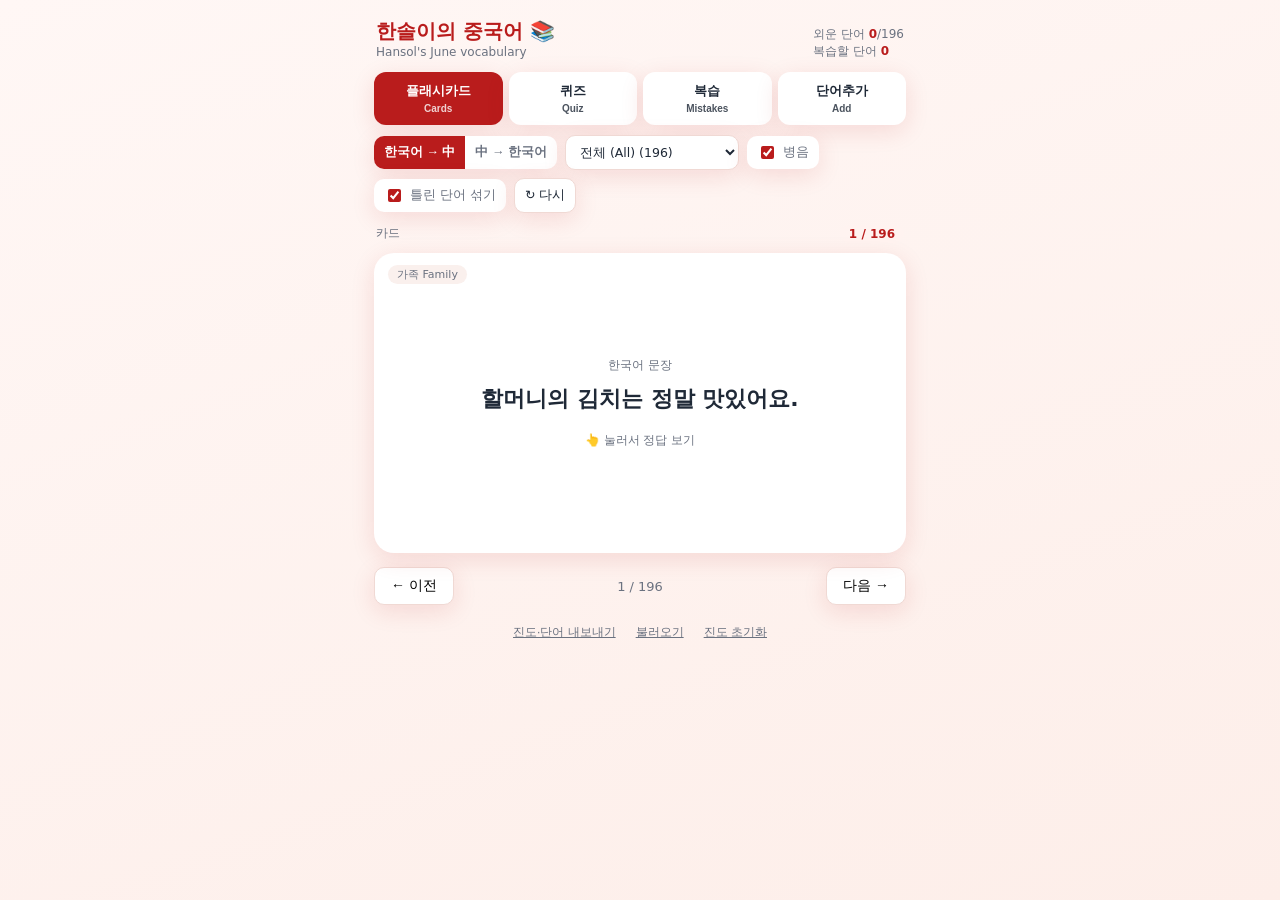
==== index.html @ efed6bd1 "Add Hansol's Chinese vocabulary study app Interactive web app for the two June worksheets (196 uniqu" ====
<!DOCTYPE html>
<html lang="ko">
<head>
<meta charset="utf-8">
<meta name="viewport" content="width=device-width, initial-scale=1, maximum-scale=1, user-scalable=no">
<meta name="theme-color" content="#b91c1c">
<title>한솔이의 중국어 · Hansol's Chinese</title>
<style>
  :root{
    --red:#b91c1c; --red2:#dc2626; --ink:#1f2937; --muted:#6b7280;
    --bg:#fff7f5; --card:#ffffff; --line:#f0d9d4; --good:#16a34a; --bad:#dc2626;
    --shadow:0 6px 24px rgba(185,28,28,.12);
  }
  *{box-sizing:border-box}
  html,body{margin:0;height:100%}
  body{
    font-family:-apple-system,"Noto Sans KR","Noto Sans SC","Segoe UI",system-ui,sans-serif;
    background:linear-gradient(160deg,#fff7f5,#fdeee9);color:var(--ink);
    -webkit-tap-highlight-color:transparent;
  }
  .wrap{max-width:560px;margin:0 auto;padding:14px 14px 40px;min-height:100%}
  header{display:flex;align-items:baseline;justify-content:space-between;gap:8px;margin:4px 2px 12px}
  header h1{font-size:20px;margin:0;color:var(--red)}
  header .sub{font-size:12px;color:var(--muted)}
  .stat{font-size:12px;color:var(--muted);white-space:nowrap}
  .stat b{color:var(--red)}

  .modes{display:flex;gap:6px;margin-bottom:10px}
  .modes button{flex:1;padding:10px 4px;border:0;border-radius:12px;background:#fff;
    color:var(--ink);font-size:13px;font-weight:600;box-shadow:var(--shadow);cursor:pointer}
  .modes button.on{background:var(--red);color:#fff}

  .bar{display:flex;flex-wrap:wrap;gap:8px;align-items:center;margin-bottom:12px}
  .seg{display:inline-flex;background:#fff;border-radius:10px;box-shadow:var(--shadow);overflow:hidden}
  .seg button{border:0;background:transparent;padding:8px 10px;font-size:12.5px;font-weight:600;color:var(--muted);cursor:pointer}
  .seg button.on{background:var(--red);color:#fff}
  select,.btn{font-family:inherit;font-size:12.5px;padding:8px 10px;border-radius:10px;border:1px solid var(--line);
    background:#fff;color:var(--ink);box-shadow:var(--shadow);cursor:pointer}
  .toggle{display:inline-flex;align-items:center;gap:6px;font-size:12.5px;color:var(--muted);
    background:#fff;border-radius:10px;padding:7px 10px;box-shadow:var(--shadow);cursor:pointer;user-select:none}
  .toggle input{accent-color:var(--red)}

  .deckline{font-size:12px;color:var(--muted);margin:0 2px 10px;display:flex;justify-content:space-between}
  .deckline .pill{background:#fff3f0;color:var(--red);border-radius:999px;padding:2px 9px;font-weight:600}

  /* flashcard */
  .card{background:var(--card);border-radius:20px;box-shadow:var(--shadow);min-height:300px;
    display:flex;flex-direction:column;align-items:center;justify-content:center;text-align:center;
    padding:26px 20px;cursor:pointer;position:relative}
  .tag{position:absolute;top:12px;left:14px;font-size:11px;color:var(--muted);background:#faf0ed;padding:2px 9px;border-radius:999px}
  .rev{position:absolute;top:12px;right:14px;font-size:11px;color:#fff;background:var(--red2);padding:2px 9px;border-radius:999px}
  .hanzi{font-size:54px;line-height:1.1;font-weight:700;color:var(--ink)}
  .py{font-size:18px;color:var(--red);margin-top:8px;letter-spacing:.3px}
  .py.hide{visibility:hidden}
  .kr{font-size:22px;font-weight:600;color:var(--ink);padding:0 6px}
  .prompt-label{font-size:12px;color:var(--muted);margin-bottom:10px}
  .divider{width:46px;height:3px;background:var(--line);border-radius:3px;margin:16px 0}
  .sentence{font-size:18px;color:var(--ink);line-height:1.5}
  .sentence .py2{display:block;font-size:13px;color:var(--muted);margin-top:3px}
  .krline{font-size:13px;color:var(--muted);margin-top:8px}
  .hint{font-size:12px;color:var(--muted);margin-top:18px}

  .grade{display:flex;gap:10px;margin-top:14px}
  .grade button{flex:1;padding:14px;border:0;border-radius:14px;font-size:15px;font-weight:700;color:#fff;cursor:pointer;box-shadow:var(--shadow)}
  .grade .miss{background:var(--bad)}
  .grade .got{background:var(--good)}

  .nav{display:flex;justify-content:space-between;align-items:center;margin-top:14px;color:var(--muted);font-size:13px}
  .nav button{background:#fff;border:1px solid var(--line);border-radius:10px;padding:9px 16px;font-size:14px;cursor:pointer;box-shadow:var(--shadow)}

  /* quiz */
  .q{background:var(--card);border-radius:20px;box-shadow:var(--shadow);padding:24px 20px;text-align:center}
  .q .ask{font-size:13px;color:var(--muted)}
  .q .big{font-size:40px;font-weight:700;margin:8px 0 4px}
  .q .bigkr{font-size:24px;font-weight:600}
  .options{display:flex;flex-direction:column;gap:10px;margin-top:18px}
  .options button{padding:15px;border:1.5px solid var(--line);border-radius:14px;background:#fff;
    font-size:18px;cursor:pointer;text-align:center;transition:.12s;color:var(--ink)}
  .options button .o-py{display:block;font-size:12px;color:var(--muted);margin-top:2px}
  .options button.correct{background:#e9f9ee;border-color:var(--good);color:var(--good)}
  .options button.wrong{background:#fdeaea;border-color:var(--bad);color:var(--bad)}
  .options button:disabled{cursor:default}
  .score{display:flex;justify-content:space-between;margin-top:12px;font-size:13px;color:var(--muted)}

  /* add form / summary / empty */
  .panel{background:var(--card);border-radius:20px;box-shadow:var(--shadow);padding:22px 18px}
  .panel h2{margin:0 0 14px;font-size:17px;color:var(--red)}
  .field{margin-bottom:12px}
  .field label{display:block;font-size:12px;color:var(--muted);margin-bottom:5px}
  .field input,.field select{width:100%;padding:11px;border:1px solid var(--line);border-radius:10px;font-size:15px;font-family:inherit}
  .primary{width:100%;padding:14px;border:0;border-radius:12px;background:var(--red);color:#fff;font-size:15px;font-weight:700;cursor:pointer;margin-top:4px}
  .ghost{background:#fff;border:1px solid var(--line);color:var(--ink)}
  .big-emoji{font-size:46px;text-align:center}
  .center{text-align:center}
  .row{display:flex;gap:8px}
  .row>*{flex:1}
  .note{font-size:12px;color:var(--muted);line-height:1.5}
  .foot{margin-top:18px;display:flex;gap:8px;justify-content:center;flex-wrap:wrap}
  .foot button{font-size:12px;background:transparent;border:0;color:var(--muted);text-decoration:underline;cursor:pointer}
  .hidden{display:none!important}
</style>
</head>
<body>
<div class="wrap">
  <header>
    <div>
      <h1>한솔이의 중국어 📚</h1>
      <div class="sub">Hansol's June vocabulary</div>
    </div>
    <div class="stat" id="stat"></div>
  </header>

  <div class="modes">
    <button data-mode="flash" class="on">플래시카드<br><span style="font-size:10px;opacity:.8">Cards</span></button>
    <button data-mode="quiz">퀴즈<br><span style="font-size:10px;opacity:.8">Quiz</span></button>
    <button data-mode="review">복습<br><span style="font-size:10px;opacity:.8">Mistakes</span></button>
    <button data-mode="add">단어추가<br><span style="font-size:10px;opacity:.8">Add</span></button>
  </div>

  <div class="bar" id="controls">
    <div class="seg" id="dir">
      <button data-dir="kc" class="on">한국어 → 中</button>
      <button data-dir="ck">中 → 한국어</button>
    </div>
    <select id="theme"></select>
    <label class="toggle"><input type="checkbox" id="pinyin" checked> 병음</label>
    <label class="toggle"><input type="checkbox" id="mix" checked> 틀린 단어 섞기</label>
    <button class="btn" id="restart">↻ 다시</button>
  </div>

  <div class="deckline" id="deckline"></div>

  <div id="stage"></div>

  <div class="foot">
    <button id="exportBtn">진도·단어 내보내기</button>
    <button id="importBtn">불러오기</button>
    <input type="file" id="importFile" accept="application/json" class="hidden">
    <button id="resetBtn">진도 초기화</button>
  </div>
</div>

<script src="vocab.js"></script>
<script>
(function(){
  "use strict";
  var LS = {stats:"hansol.stats.v1", custom:"hansol.custom.v1", set:"hansol.set.v1"};
  var THEME_LABEL = {
    all:"전체 (All)", family:"가족 Family", clothing:"옷 Clothing", body:"몸 Body",
    weather:"날씨 Weather", health:"건강 Health", subjects:"과목 Subjects",
    facilities:"학교·장소 School", stationery:"문구 Stationery", sports:"운동 Sports",
    directions:"방향 Directions", places:"지명 Places", time:"시간 Time",
    grammar:"문법 Grammar", other:"기타 Misc"
  };

  // ---- storage helpers ----
  function load(k,d){ try{ return JSON.parse(localStorage.getItem(k)) || d; }catch(e){ return d; } }
  function save(k,v){ try{ localStorage.setItem(k, JSON.stringify(v)); }catch(e){} }
  var stats  = load(LS.stats, {});           // hanzi -> {box,right,wrong}
  var custom = load(LS.custom, []);          // user-added words
  var settings = load(LS.set, {dir:"kc", theme:"all", pinyin:true, mix:true, mode:"flash"});

  function allWords(){ return window.VOCAB.concat(custom); }
  function st(h){ return stats[h] || (stats[h]={box:0,right:0,wrong:0}); }
  function isMistake(h){ var s=stats[h]; return s && s.wrong>0 && s.box<2; }
  function isKnown(h){ var s=stats[h]; return s && s.box>=4; }

  // ---- deck building (mixes due "mistake" words into new study) ----
  var deck=[], pos=0;
  function inTheme(w){ return settings.theme==="all" || w.theme===settings.theme; }

  function buildDeck(mode){
    var words = allWords();
    if(mode==="review"){
      deck = shuffle(words.filter(function(w){return isMistake(w.hanzi);}));
      pos=0; return;
    }
    var pool = words.filter(inTheme);
    var fresh = shuffle(pool.filter(function(w){return !isMistake(w.hanzi);}));
    if(!settings.mix){ deck=fresh; pos=0; return; }
    // interleave previously-missed words (from anywhere) every ~3rd card
    var review = shuffle(words.filter(function(w){return isMistake(w.hanzi);}));
    var out=[], ri=0;
    for(var i=0;i<fresh.length;i++){
      out.push(fresh[i]);
      if((i+1)%3===0 && ri<review.length) out.push(review[ri++]);
    }
    while(ri<review.length) out.push(review[ri++]); // any leftovers at the end
    deck = out.length?out:review; pos=0;
  }

  function shuffle(a){ a=a.slice(); for(var i=a.length-1;i>0;i--){var j=Math.floor(Math.random()*(i+1));var t=a[i];a[i]=a[j];a[j]=t;} return a; }

  // ---- grading ----
  function grade(h, ok){
    var s=st(h);
    if(ok){ s.right++; s.box=Math.min(5,s.box+1); }
    else  { s.wrong++; s.box=0; }
    save(LS.stats, stats);
    renderStat();
  }

  // ---- rendering ----
  var stage=document.getElementById("stage");
  var flipped=false;

  function render(){
    renderStat(); renderDeckline();
    var m=settings.mode;
    if(m==="add"){ renderAdd(); return; }
    if(deck.length===0){ renderEmpty(m); return; }
    if(pos>=deck.length){ renderSummary(); return; }
    if(m==="quiz") renderQuiz(); else renderCard(); // flash + review share the card UI
  }

  function renderStat(){
    var words=allWords();
    var known=words.filter(function(w){return isKnown(w.hanzi);}).length;
    var miss=words.filter(function(w){return isMistake(w.hanzi);}).length;
    document.getElementById("stat").innerHTML =
      "외운 단어 <b>"+known+"</b>/"+words.length+"<br>복습할 단어 <b>"+miss+"</b>";
  }
  function renderDeckline(){
    var d=document.getElementById("deckline");
    if(settings.mode==="add"){ d.innerHTML=""; return; }
    var n=deck.length, cur=Math.min(pos+1,n);
    var modeName = settings.mode==="quiz"?"퀴즈":settings.mode==="review"?"복습":"카드";
    d.innerHTML = n?("<span>"+modeName+"</span><span class='pill'>"+cur+" / "+n+"</span>"):"";
  }

  function dir(){ return settings.dir; } // kc: KR->中(produce hanzi) ; ck: 中->KR(recognise)

  function renderCard(){
    var w=deck[pos];
    var py = settings.pinyin?"":"hide";
    var front, back;
    if(dir()==="ck"){
      front = "<div class='hanzi'>"+esc(w.hanzi)+"</div><div class='py "+py+"'>"+esc(w.pinyin)+"</div>";
      back  = "<div class='kr'>"+esc(w.kr)+"</div>";
    } else {
      front = "<div class='prompt-label'>한국어 문장</div><div class='kr'>"+esc(w.kr)+"</div>";
      back  = "<div class='hanzi'>"+esc(w.hanzi)+"</div><div class='py "+py+"'>"+esc(w.pinyin)+"</div>";
    }
    var tag = "<span class='tag'>"+(THEME_LABEL[w.theme]||w.theme)+"</span>";
    var revtag = isMistake(w.hanzi)?"<span class='rev'>복습 ⟳</span>":"";
    var sentence =
      "<div class='divider'></div>"+
      "<div class='sentence' lang='zh-CN'>"+esc(w.cn_sentence)+
        "<span class='py2 "+py+"'>"+esc(w.cn_pinyin)+"</span></div>"+
      "<div class='krline'>"+esc(w.kr)+"</div>";

    if(!flipped){
      stage.innerHTML =
        "<div class='card' id='card'>"+tag+revtag+front+
        "<div class='hint'>👆 눌러서 정답 보기</div></div>";
    } else {
      stage.innerHTML =
        "<div class='card' id='card'>"+tag+revtag+back+sentence+"</div>"+
        "<div class='grade'><button class='miss'>✗ 틀렸어</button><button class='got'>✓ 맞았어</button></div>";
      stage.querySelector(".miss").onclick=function(e){e.stopPropagation();grade(w.hanzi,false);next();};
      stage.querySelector(".got").onclick =function(e){e.stopPropagation();grade(w.hanzi,true);next();};
    }
    document.getElementById("card").onclick=function(){ flipped=!flipped; render(); };
    addNav();
  }

  function renderQuiz(){
    var w=deck[pos];
    var ask, correct, optKey, withPy;
    if(dir()==="ck"){           // show hanzi, pick Korean meaning
      ask="<div class='ask'>뜻이 뭘까요?</div><div class='big' lang='zh-CN'>"+esc(w.hanzi)+"</div>"+
          (settings.pinyin?"<div class='py'>"+esc(w.pinyin)+"</div>":"");
      optKey="kr"; withPy=false;
    } else {                    // show Korean, pick hanzi
      ask="<div class='ask'>중국어로?</div><div class='bigkr'>"+esc(w.kr)+"</div>";
      optKey="hanzi"; withPy=true;
    }
    var opts=makeOptions(w, optKey);
    var html="<div class='q'>"+ask+"<div class='options'>";
    opts.forEach(function(o){
      var sub = (withPy && settings.pinyin)?"<span class='o-py'>"+esc(o.pinyin)+"</span>":"";
      html+="<button data-h='"+esc(o.hanzi)+"' lang='"+(optKey==='hanzi'?'zh-CN':'ko')+"'>"+esc(o[optKey])+sub+"</button>";
    });
    html+="</div><div class='score'><span>점수 <b>"+sessRight+"/"+sessSeen+"</b></span><span>복습 대상 "+
          allWords().filter(function(x){return isMistake(x.hanzi);}).length+"</span></div></div>";
    stage.innerHTML=html;
    var btns=stage.querySelectorAll(".options button");
    btns.forEach(function(b){
      b.onclick=function(){
        var ok=b.getAttribute("data-h")===w.hanzi;
        sessSeen++; if(ok) sessRight++;
        grade(w.hanzi, ok);
        btns.forEach(function(x){
          x.disabled=true;
          if(x.getAttribute("data-h")===w.hanzi) x.classList.add("correct");
          else if(x===b && !ok) x.classList.add("wrong");
        });
        setTimeout(next, ok?650:1300);
      };
    });
    addNav();
  }

  function makeOptions(w, key){
    var words=allWords();
    var same=shuffle(words.filter(function(x){return x.theme===w.theme && x.hanzi!==w.hanzi && x[key]!==w[key];}));
    var pick=same.slice(0,3);
    if(pick.length<3){
      var more=shuffle(words.filter(function(x){return x.hanzi!==w.hanzi && x[key]!==w[key] && pick.indexOf(x)<0;}));
      pick=pick.concat(more.slice(0,3-pick.length));
    }
    return shuffle(pick.concat([w]));
  }

  function addNav(){
    var nav=document.createElement("div"); nav.className="nav";
    nav.innerHTML="<button id='prev'>← 이전</button><span>"+(pos+1)+" / "+deck.length+"</span><button id='skip'>다음 →</button>";
    stage.appendChild(nav);
    nav.querySelector("#prev").onclick=function(){ if(pos>0){pos--;flipped=false;render();} };
    nav.querySelector("#skip").onclick=function(){ next(); };
  }

  function next(){ pos++; flipped=false; render(); }

  function renderSummary(){
    var miss=allWords().filter(function(w){return isMistake(w.hanzi);}).length;
    stage.innerHTML=
      "<div class='panel center'><div class='big-emoji'>🎉</div>"+
      "<h2>잘했어, 한솔! 끝!</h2>"+
      (settings.mode==="quiz"?"<p class='note'>이번 점수 <b>"+sessRight+" / "+sessSeen+"</b></p>":"")+
      "<p class='note'>아직 복습할 단어가 <b>"+miss+"</b>개 있어요."+(miss?" '복습'에서 다시 풀어봐요.":" 전부 맞았어요! 👏")+"</p>"+
      "<button class='primary' id='again'>다시 하기 ↻</button>"+
      (miss?"<button class='primary ghost' id='goReview' style='margin-top:8px'>틀린 단어 복습하기</button>":"")+
      "</div>";
    document.getElementById("again").onclick=function(){ startSession(settings.mode); };
    var gr=document.getElementById("goReview"); if(gr) gr.onclick=function(){ setMode("review"); };
  }

  function renderEmpty(m){
    var msg = m==="review"
      ? "복습할 단어가 없어요. 퀴즈를 풀다가 틀리면 여기에 모여요. 😊"
      : "이 주제에 단어가 없어요. 다른 주제를 골라보세요.";
    stage.innerHTML="<div class='panel center'><div class='big-emoji'>✨</div><p class='note'>"+msg+"</p></div>";
  }

  function renderAdd(){
    stage.innerHTML=
      "<div class='panel'><h2>새 단어 추가 ✏️</h2>"+
      field("hanzi","중국어 (汉字)","예: 苹果")+
      field("pinyin","병음 (pinyin)","예: píng guǒ")+
      field("kr","한국어 뜻 / 문장","예: 사과를 먹어요.")+
      field("cn_sentence","중국어 예문","예: 我吃苹果。")+
      field("cn_pinyin","예문 병음","예: Wǒ chī píng guǒ.")+
      "<div class='field'><label>주제 (theme)</label><select id='f_theme'>"+
        Object.keys(THEME_LABEL).filter(function(k){return k!=='all';})
          .map(function(k){return "<option value='"+k+"'>"+THEME_LABEL[k]+"</option>";}).join("")+
      "</select></div>"+
      "<button class='primary' id='addSave'>저장 💾</button>"+
      "<p class='note' id='addMsg' style='margin-top:12px'></p>"+
      "<div style='margin-top:16px'><p class='note'><b>내가 추가한 단어 ("+custom.length+")</b></p><div id='customList'></div></div>"+
      "</div>";
    document.getElementById("addSave").onclick=saveNew;
    renderCustomList();
  }
  function field(id,label,ph){
    return "<div class='field'><label>"+label+"</label><input id='f_"+id+"' placeholder='"+ph+"'></div>";
  }
  function val(id){ return (document.getElementById("f_"+id).value||"").trim(); }
  function saveNew(){
    var w={hanzi:val("hanzi"),pinyin:val("pinyin"),kr:val("kr"),
           cn_sentence:val("cn_sentence"),cn_pinyin:val("cn_pinyin"),
           theme:document.getElementById("f_theme").value};
    var msg=document.getElementById("addMsg");
    if(!w.hanzi||!w.kr){ msg.textContent="중국어와 한국어 뜻은 꼭 넣어주세요."; msg.style.color="#dc2626"; return; }
    if(allWords().some(function(x){return x.hanzi===w.hanzi;})){ msg.textContent="이미 있는 단어예요: "+w.hanzi; msg.style.color="#dc2626"; return; }
    w.id="c"+Date.now(); custom.push(w); save(LS.custom,custom);
    msg.textContent="추가됐어요! ✓ "+w.hanzi; msg.style.color="#16a34a";
    ["hanzi","pinyin","kr","cn_sentence","cn_pinyin"].forEach(function(i){document.getElementById("f_"+i).value="";});
    renderStat(); renderCustomList(); refreshThemes();
  }
  function renderCustomList(){
    var box=document.getElementById("customList"); if(!box) return;
    if(!custom.length){ box.innerHTML="<p class='note'>아직 없어요.</p>"; return; }
    box.innerHTML=custom.map(function(w,i){
      return "<div style='display:flex;justify-content:space-between;align-items:center;padding:7px 0;border-bottom:1px solid var(--line)'>"+
        "<span><b>"+esc(w.hanzi)+"</b> <span class='note'>"+esc(w.pinyin)+" · "+esc(w.kr)+"</span></span>"+
        "<button class='note' data-i='"+i+"' style='border:0;background:transparent;color:#dc2626;cursor:pointer'>삭제</button></div>";
    }).join("");
    box.querySelectorAll("button[data-i]").forEach(function(b){
      b.onclick=function(){ custom.splice(+b.getAttribute("data-i"),1); save(LS.custom,custom); renderAdd(); renderStat(); refreshThemes(); };
    });
  }

  function esc(s){ return String(s).replace(/[&<>"']/g,function(c){return {"&":"&amp;","<":"&lt;",">":"&gt;",'"':"&quot;","'":"&#39;"}[c];}); }

  // ---- session control ----
  var sessRight=0, sessSeen=0;
  function startSession(mode){ sessRight=0; sessSeen=0; flipped=false; buildDeck(mode); render(); }
  function setMode(mode){
    settings.mode=mode; save(LS.set,settings);
    document.querySelectorAll(".modes button").forEach(function(b){ b.classList.toggle("on", b.getAttribute("data-mode")===mode); });
    document.getElementById("controls").classList.toggle("hidden", mode==="add");
    startSession(mode);
  }

  // ---- theme dropdown ----
  function refreshThemes(){
    var sel=document.getElementById("theme");
    var present={}; allWords().forEach(function(w){present[w.theme]=true;});
    var keys=["all"].concat(Object.keys(THEME_LABEL).filter(function(k){return k!=="all"&&present[k];}));
    sel.innerHTML=keys.map(function(k){
      var n = k==="all"?allWords().length:allWords().filter(function(w){return w.theme===k;}).length;
      return "<option value='"+k+"'>"+(THEME_LABEL[k]||k)+" ("+n+")</option>";
    }).join("");
    sel.value=settings.theme;
  }

  // ---- export / import (move progress + custom words between devices) ----
  document.getElementById("exportBtn").onclick=function(){
    var blob=new Blob([JSON.stringify({stats:stats,custom:custom,settings:settings},null,2)],{type:"application/json"});
    var a=document.createElement("a"); a.href=URL.createObjectURL(blob);
    a.download="hansol-chinese-progress.json"; a.click();
  };
  document.getElementById("importBtn").onclick=function(){ document.getElementById("importFile").click(); };
  document.getElementById("importFile").onchange=function(e){
    var f=e.target.files[0]; if(!f) return; var r=new FileReader();
    r.onload=function(){ try{
      var d=JSON.parse(r.result);
      if(d.stats) stats=d.stats; if(d.custom) custom=d.custom; if(d.settings) Object.assign(settings,d.settings);
      save(LS.stats,stats); save(LS.custom,custom); save(LS.set,settings);
      refreshThemes(); syncControls(); startSession(settings.mode);
      alert("불러왔어요! ✓");
    }catch(err){ alert("파일을 읽을 수 없어요."); } };
    r.readAsText(f); e.target.value="";
  };
  document.getElementById("resetBtn").onclick=function(){
    if(confirm("진도(외운 단어·틀린 단어 기록)를 모두 지울까요? 추가한 단어는 그대로 둡니다.")){
      stats={}; save(LS.stats,stats); startSession(settings.mode);
    }
  };

  // ---- wire controls ----
  function syncControls(){
    document.querySelectorAll("#dir button").forEach(function(b){ b.classList.toggle("on", b.getAttribute("data-dir")===settings.dir); });
    document.getElementById("pinyin").checked=settings.pinyin;
    document.getElementById("mix").checked=settings.mix;
    document.getElementById("theme").value=settings.theme;
    document.querySelectorAll(".modes button").forEach(function(b){ b.classList.toggle("on", b.getAttribute("data-mode")===settings.mode); });
    document.getElementById("controls").classList.toggle("hidden", settings.mode==="add");
  }
  document.querySelectorAll(".modes button").forEach(function(b){
    b.onclick=function(){ setMode(b.getAttribute("data-mode")); };
  });
  document.querySelectorAll("#dir button").forEach(function(b){
    b.onclick=function(){
      settings.dir=b.getAttribute("data-dir"); save(LS.set,settings);
      document.querySelectorAll("#dir button").forEach(function(x){x.classList.toggle("on",x===b);});
      flipped=false; render();
    };
  });
  document.getElementById("theme").onchange=function(e){ settings.theme=e.target.value; save(LS.set,settings); startSession(settings.mode); };
  document.getElementById("pinyin").onchange=function(e){ settings.pinyin=e.target.checked; save(LS.set,settings); render(); };
  document.getElementById("mix").onchange=function(e){ settings.mix=e.target.checked; save(LS.set,settings); startSession(settings.mode); };
  document.getElementById("restart").onclick=function(){ startSession(settings.mode); };

  // ---- boot ----
  if(!window.VOCAB){ stage.innerHTML="<div class='panel center'>vocab.js 를 불러오지 못했어요.</div>"; return; }
  refreshThemes(); syncControls(); startSession(settings.mode);
})();
</script>
</body>
</html>
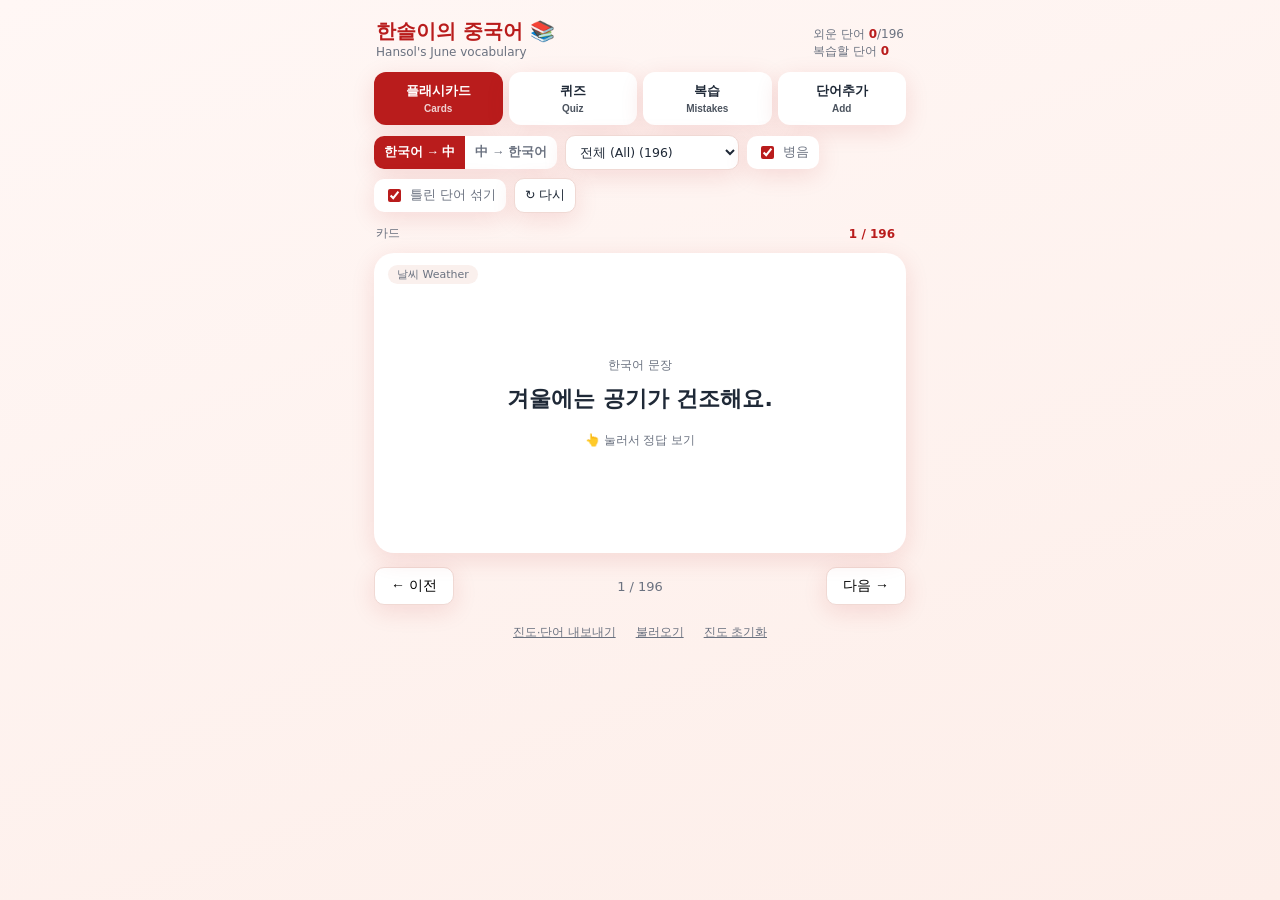
==== commit 1e2890c7: "Support bulk word adding via transcribed data/extra/*.tsv New worksheets (photos/docs) are transcrib" ====
--- a/index.html
+++ b/index.html
@@ -243,11 +243,11 @@
     }
     var tag = "<span class='tag'>"+(THEME_LABEL[w.theme]||w.theme)+"</span>";
     var revtag = isMistake(w.hanzi)?"<span class='rev'>복습 ⟳</span>":"";
-    var sentence =
-      "<div class='divider'></div>"+
-      "<div class='sentence' lang='zh-CN'>"+esc(w.cn_sentence)+
-        "<span class='py2 "+py+"'>"+esc(w.cn_pinyin)+"</span></div>"+
-      "<div class='krline'>"+esc(w.kr)+"</div>";
+    var sentence = w.cn_sentence ?
+      ("<div class='divider'></div>"+
+       "<div class='sentence' lang='zh-CN'>"+esc(w.cn_sentence)+
+         (w.cn_pinyin?"<span class='py2 "+py+"'>"+esc(w.cn_pinyin)+"</span>":"")+"</div>"+
+       "<div class='krline'>"+esc(w.kr)+"</div>") : "";
 
     if(!flipped){
       stage.innerHTML =
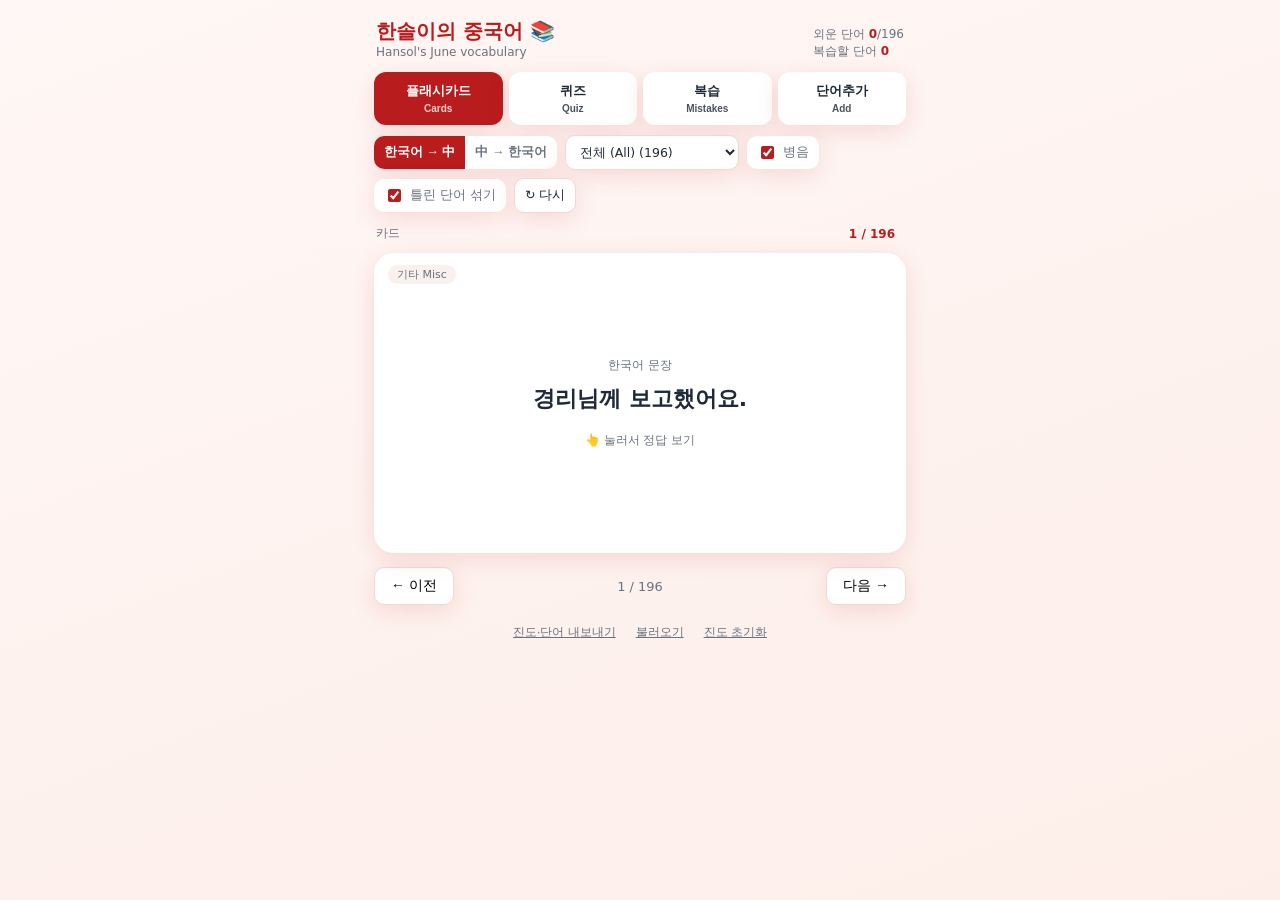
==== commit dc31dfaa: "Redesign flashcard flow: recall -> memory check -> read in context Flashcards now have a clearer 3-s" ====
--- a/index.html
+++ b/index.html
@@ -59,6 +59,8 @@
   .sentence .py2{display:block;font-size:13px;color:var(--muted);margin-top:3px}
   .krline{font-size:13px;color:var(--muted);margin-top:8px}
   .hint{font-size:12px;color:var(--muted);margin-top:18px}
+  .read-label{font-size:13px;color:var(--red);font-weight:600;margin-bottom:16px}
+  mark.hl{background:#ffe08a;color:#7c2d12;border-radius:5px;padding:1px 4px;font-weight:700}
 
   .grade{display:flex;gap:10px;margin-top:14px}
   .grade button{flex:1;padding:14px;border:0;border-radius:14px;font-size:15px;font-weight:700;color:#fff;cursor:pointer;box-shadow:var(--shadow)}
@@ -202,7 +204,7 @@
 
   // ---- rendering ----
   var stage=document.getElementById("stage");
-  var flipped=false;
+  var cardStep=0;  // 0 = prompt, 1 = answer + memory check, 2 = read word in sentence
 
   function render(){
     renderStat(); renderDeckline();
@@ -233,35 +235,55 @@
   function renderCard(){
     var w=deck[pos];
     var py = settings.pinyin?"":"hide";
-    var front, back;
-    if(dir()==="ck"){
-      front = "<div class='hanzi'>"+esc(w.hanzi)+"</div><div class='py "+py+"'>"+esc(w.pinyin)+"</div>";
-      back  = "<div class='kr'>"+esc(w.kr)+"</div>";
-    } else {
-      front = "<div class='prompt-label'>한국어 문장</div><div class='kr'>"+esc(w.kr)+"</div>";
-      back  = "<div class='hanzi'>"+esc(w.hanzi)+"</div><div class='py "+py+"'>"+esc(w.pinyin)+"</div>";
-    }
     var tag = "<span class='tag'>"+(THEME_LABEL[w.theme]||w.theme)+"</span>";
     var revtag = isMistake(w.hanzi)?"<span class='rev'>복습 ⟳</span>":"";
-    var sentence = w.cn_sentence ?
-      ("<div class='divider'></div>"+
-       "<div class='sentence' lang='zh-CN'>"+esc(w.cn_sentence)+
-         (w.cn_pinyin?"<span class='py2 "+py+"'>"+esc(w.cn_pinyin)+"</span>":"")+"</div>"+
-       "<div class='krline'>"+esc(w.kr)+"</div>") : "";
-
-    if(!flipped){
+
+    // direction-specific prompt (shown first) and answer (revealed on tap)
+    var promptHtml, answerHtml;
+    if(dir()==="ck"){            // 中 → 한국어 : prompt = hanzi, answer = meaning
+      promptHtml = "<div class='hanzi' lang='zh-CN'>"+esc(w.hanzi)+"</div><div class='py "+py+"'>"+esc(w.pinyin)+"</div>";
+      answerHtml = "<div class='kr'>"+esc(w.kr)+"</div>";
+    } else {                    // 한국어 → 中 : prompt = Korean, answer = hanzi
+      promptHtml = "<div class='prompt-label'>한국어 문장</div><div class='kr'>"+esc(w.kr)+"</div>";
+      answerHtml = "<div class='hanzi' lang='zh-CN'>"+esc(w.hanzi)+"</div><div class='py "+py+"'>"+esc(w.pinyin)+"</div>";
+    }
+
+    if(cardStep===0){                       // 1) prompt only
       stage.innerHTML =
-        "<div class='card' id='card'>"+tag+revtag+front+
+        "<div class='card' id='card'>"+tag+revtag+promptHtml+
         "<div class='hint'>👆 눌러서 정답 보기</div></div>";
-    } else {
+      document.getElementById("card").onclick=function(){ cardStep=1; render(); };
+
+    } else if(cardStep===1){                // 2) answer + memory check
       stage.innerHTML =
-        "<div class='card' id='card'>"+tag+revtag+back+sentence+"</div>"+
-        "<div class='grade'><button class='miss'>✗ 틀렸어</button><button class='got'>✓ 맞았어</button></div>";
-      stage.querySelector(".miss").onclick=function(e){e.stopPropagation();grade(w.hanzi,false);next();};
-      stage.querySelector(".got").onclick =function(e){e.stopPropagation();grade(w.hanzi,true);next();};
-    }
-    document.getElementById("card").onclick=function(){ flipped=!flipped; render(); };
+        "<div class='card' id='card'>"+tag+revtag+answerHtml+
+          "<div class='hint'>기억나셨나요?</div></div>"+
+        "<div class='grade'><button class='miss'>아직이요</button><button class='got'>기억났어요</button></div>";
+      var advance=function(ok){ grade(w.hanzi, ok); if(w.cn_sentence){ cardStep=2; render(); } else { next(); } };
+      stage.querySelector(".miss").onclick=function(e){e.stopPropagation();advance(false);};
+      stage.querySelector(".got").onclick =function(e){e.stopPropagation();advance(true);};
+      document.getElementById("card").onclick=function(){ cardStep=0; render(); }; // tap to re-hide
+
+    } else {                                // 3) read the word inside its sentence
+      stage.innerHTML =
+        "<div class='card read' id='card'>"+tag+
+          "<div class='read-label'>문장 속에서 단어를 읽어보세요 🗣️</div>"+
+          "<div class='sentence' lang='zh-CN'>"+highlightWord(w.cn_sentence, w.hanzi)+
+            (w.cn_pinyin?"<span class='py2 "+py+"'>"+esc(w.cn_pinyin)+"</span>":"")+"</div>"+
+          (dir()==="ck" ? "<div class='krline'>"+esc(w.kr)+"</div>" : "")+
+        "</div>"+
+        "<div class='grade'><button class='got'>다음 →</button></div>";
+      stage.querySelector(".got").onclick=function(e){e.stopPropagation();next();};
+    }
     addNav();
+  }
+
+  // highlight the target word (each part of grammar patterns like 又…又…) in a sentence
+  function highlightWord(sentence, hanzi){
+    var safe=esc(sentence);
+    var parts=String(hanzi).split("…").filter(Boolean).filter(function(p,i,a){return a.indexOf(p)===i;});
+    parts.forEach(function(p){ if(p && safe.indexOf(p)>=0) safe=safe.split(p).join("<mark class='hl'>"+p+"</mark>"); });
+    return safe;
   }
 
   function renderQuiz(){
@@ -316,11 +338,11 @@
     var nav=document.createElement("div"); nav.className="nav";
     nav.innerHTML="<button id='prev'>← 이전</button><span>"+(pos+1)+" / "+deck.length+"</span><button id='skip'>다음 →</button>";
     stage.appendChild(nav);
-    nav.querySelector("#prev").onclick=function(){ if(pos>0){pos--;flipped=false;render();} };
+    nav.querySelector("#prev").onclick=function(){ if(pos>0){pos--;cardStep=0;render();} };
     nav.querySelector("#skip").onclick=function(){ next(); };
   }
 
-  function next(){ pos++; flipped=false; render(); }
+  function next(){ pos++; cardStep=0; render(); }
 
   function renderSummary(){
     var miss=allWords().filter(function(w){return isMistake(w.hanzi);}).length;
@@ -395,7 +417,7 @@
 
   // ---- session control ----
   var sessRight=0, sessSeen=0;
-  function startSession(mode){ sessRight=0; sessSeen=0; flipped=false; buildDeck(mode); render(); }
+  function startSession(mode){ sessRight=0; sessSeen=0; cardStep=0; buildDeck(mode); render(); }
   function setMode(mode){
     settings.mode=mode; save(LS.set,settings);
     document.querySelectorAll(".modes button").forEach(function(b){ b.classList.toggle("on", b.getAttribute("data-mode")===mode); });
@@ -455,7 +477,7 @@
     b.onclick=function(){
       settings.dir=b.getAttribute("data-dir"); save(LS.set,settings);
       document.querySelectorAll("#dir button").forEach(function(x){x.classList.toggle("on",x===b);});
-      flipped=false; render();
+      cardStep=0; render();
     };
   });
   document.getElementById("theme").onchange=function(e){ settings.theme=e.target.value; save(LS.set,settings); startSession(settings.mode); };
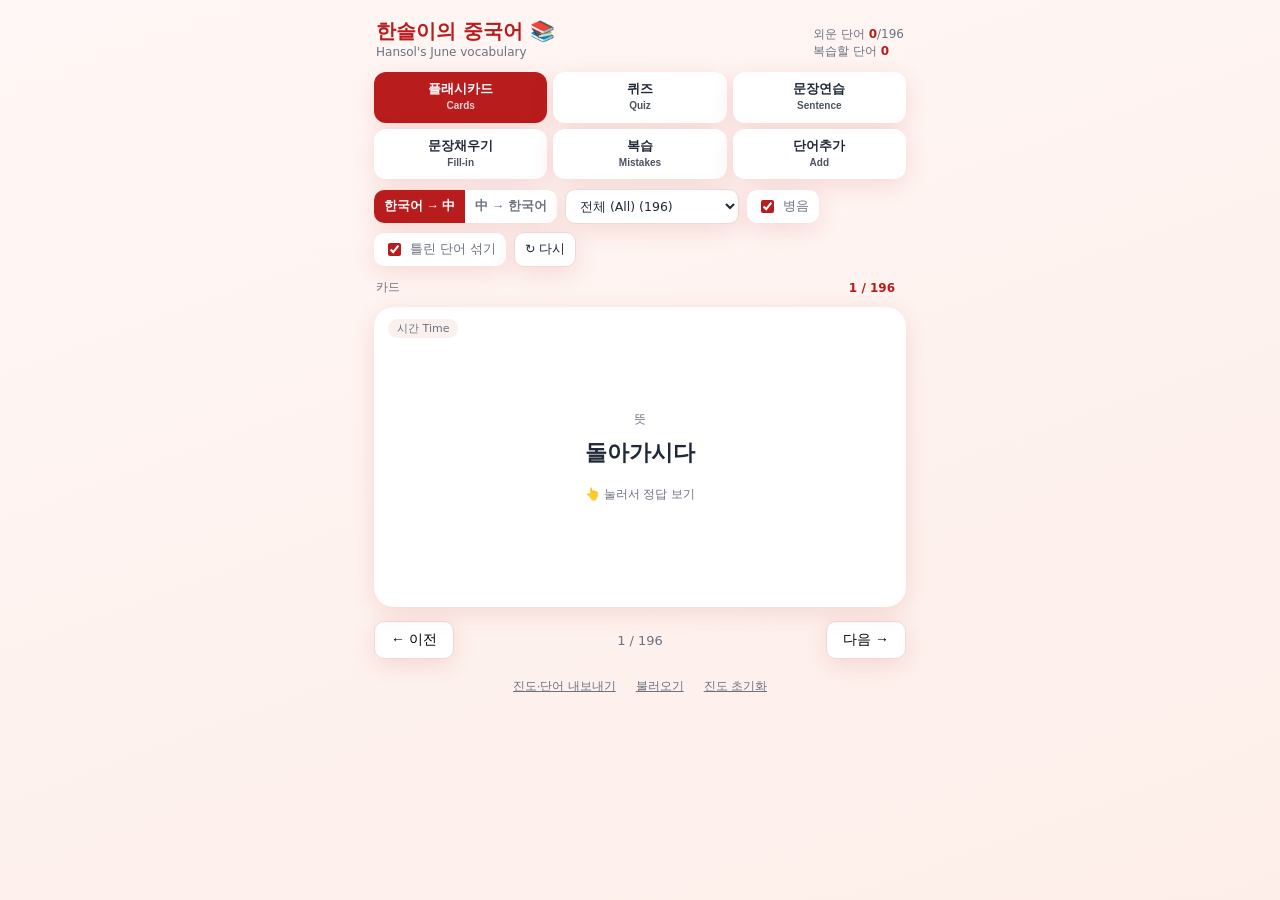
==== commit 955ce5ac: "Word-level flashcards/quiz + 문장연습 & 문장채우기 modes - Add authored Korean word glosses (meaning) for all" ====
--- a/index.html
+++ b/index.html
@@ -25,10 +25,11 @@
   .stat{font-size:12px;color:var(--muted);white-space:nowrap}
   .stat b{color:var(--red)}
 
-  .modes{display:flex;gap:6px;margin-bottom:10px}
-  .modes button{flex:1;padding:10px 4px;border:0;border-radius:12px;background:#fff;
-    color:var(--ink);font-size:13px;font-weight:600;box-shadow:var(--shadow);cursor:pointer}
+  .modes{display:grid;grid-template-columns:repeat(3,1fr);gap:6px;margin-bottom:10px}
+  .modes button{padding:9px 4px;border:0;border-radius:12px;background:#fff;
+    color:var(--ink);font-size:13px;font-weight:600;box-shadow:var(--shadow);cursor:pointer;line-height:1.25}
   .modes button.on{background:var(--red);color:#fff}
+  .msub{font-size:10px;opacity:.8}
 
   .bar{display:flex;flex-wrap:wrap;gap:8px;align-items:center;margin-bottom:12px}
   .seg{display:inline-flex;background:#fff;border-radius:10px;box-shadow:var(--shadow);overflow:hidden}
@@ -61,6 +62,11 @@
   .hint{font-size:12px;color:var(--muted);margin-top:18px}
   .read-label{font-size:13px;color:var(--red);font-weight:600;margin-bottom:16px}
   mark.hl{background:#ffe08a;color:#7c2d12;border-radius:5px;padding:1px 4px;font-weight:700}
+  .qkr{font-size:23px;font-weight:600;margin:8px 0}
+  .cloze-sent{font-size:24px;line-height:1.6;margin:8px 0 6px}
+  .cloze-sent .py2{display:block;font-size:13px;color:var(--muted);margin-top:4px}
+  .blank{color:var(--red);font-weight:800;letter-spacing:1px;border-bottom:2px dashed var(--red);padding:0 6px}
+  .options button.opt-sent{text-align:left;font-size:16px;line-height:1.4}
 
   .grade{display:flex;gap:10px;margin-top:14px}
   .grade button{flex:1;padding:14px;border:0;border-radius:14px;font-size:15px;font-weight:700;color:#fff;cursor:pointer;box-shadow:var(--shadow)}
@@ -113,10 +119,12 @@
   </header>
 
   <div class="modes">
-    <button data-mode="flash" class="on">플래시카드<br><span style="font-size:10px;opacity:.8">Cards</span></button>
-    <button data-mode="quiz">퀴즈<br><span style="font-size:10px;opacity:.8">Quiz</span></button>
-    <button data-mode="review">복습<br><span style="font-size:10px;opacity:.8">Mistakes</span></button>
-    <button data-mode="add">단어추가<br><span style="font-size:10px;opacity:.8">Add</span></button>
+    <button data-mode="flash" class="on">플래시카드<br><span class="msub">Cards</span></button>
+    <button data-mode="quiz">퀴즈<br><span class="msub">Quiz</span></button>
+    <button data-mode="sentence">문장연습<br><span class="msub">Sentence</span></button>
+    <button data-mode="cloze">문장채우기<br><span class="msub">Fill-in</span></button>
+    <button data-mode="review">복습<br><span class="msub">Mistakes</span></button>
+    <button data-mode="add">단어추가<br><span class="msub">Add</span></button>
   </div>
 
   <div class="bar" id="controls">
@@ -160,6 +168,7 @@
   function save(k,v){ try{ localStorage.setItem(k, JSON.stringify(v)); }catch(e){} }
   var stats  = load(LS.stats, {});           // hanzi -> {box,right,wrong}
   var custom = load(LS.custom, []);          // user-added words
+  custom.forEach(function(w){ if(!w.meaning) w.meaning=w.kr; }); // older adds had no gloss
   var settings = load(LS.set, {dir:"kc", theme:"all", pinyin:true, mix:true, mode:"flash"});
 
   function allWords(){ return window.VOCAB.concat(custom); }
@@ -171,17 +180,27 @@
   var deck=[], pos=0;
   function inTheme(w){ return settings.theme==="all" || w.theme===settings.theme; }
 
+  // 문장연습 needs an example sentence; 문장채우기 also needs the word to sit
+  // contiguously inside it (so we can blank it out — excludes 又…又… etc.)
+  function clozeOk(w){ return !!w.cn_sentence && w.hanzi.indexOf("…")<0 && w.cn_sentence.indexOf(w.hanzi)>=0; }
+  function eligibleFor(mode){
+    if(mode==="sentence") return function(w){ return !!w.cn_sentence; };
+    if(mode==="cloze") return clozeOk;
+    return function(){ return true; };
+  }
+
   function buildDeck(mode){
     var words = allWords();
+    var elig = eligibleFor(mode);
     if(mode==="review"){
       deck = shuffle(words.filter(function(w){return isMistake(w.hanzi);}));
       pos=0; return;
     }
-    var pool = words.filter(inTheme);
+    var pool = words.filter(inTheme).filter(elig);
     var fresh = shuffle(pool.filter(function(w){return !isMistake(w.hanzi);}));
     if(!settings.mix){ deck=fresh; pos=0; return; }
-    // interleave previously-missed words (from anywhere) every ~3rd card
-    var review = shuffle(words.filter(function(w){return isMistake(w.hanzi);}));
+    // interleave previously-missed words (from anywhere, still mode-eligible) every ~3rd card
+    var review = shuffle(words.filter(function(w){return isMistake(w.hanzi);}).filter(elig));
     var out=[], ri=0;
     for(var i=0;i<fresh.length;i++){
       out.push(fresh[i]);
@@ -212,7 +231,10 @@
     if(m==="add"){ renderAdd(); return; }
     if(deck.length===0){ renderEmpty(m); return; }
     if(pos>=deck.length){ renderSummary(); return; }
-    if(m==="quiz") renderQuiz(); else renderCard(); // flash + review share the card UI
+    if(m==="quiz") renderQuiz();
+    else if(m==="sentence") renderSentenceQuiz();
+    else if(m==="cloze") renderCloze();
+    else renderCard(); // flash + review share the card UI
   }
 
   function renderStat(){
@@ -226,7 +248,7 @@
     var d=document.getElementById("deckline");
     if(settings.mode==="add"){ d.innerHTML=""; return; }
     var n=deck.length, cur=Math.min(pos+1,n);
-    var modeName = settings.mode==="quiz"?"퀴즈":settings.mode==="review"?"복습":"카드";
+    var modeName = {quiz:"퀴즈",review:"복습",sentence:"문장연습",cloze:"문장채우기"}[settings.mode]||"카드";
     d.innerHTML = n?("<span>"+modeName+"</span><span class='pill'>"+cur+" / "+n+"</span>"):"";
   }
 
@@ -240,12 +262,12 @@
 
     // direction-specific prompt (shown first) and answer (revealed on tap)
     var promptHtml, answerHtml;
-    if(dir()==="ck"){            // 中 → 한국어 : prompt = hanzi, answer = meaning
-      promptHtml = "<div class='hanzi' lang='zh-CN'>"+esc(w.hanzi)+"</div><div class='py "+py+"'>"+esc(w.pinyin)+"</div>";
-      answerHtml = "<div class='kr'>"+esc(w.kr)+"</div>";
-    } else {                    // 한국어 → 中 : prompt = Korean, answer = hanzi
-      promptHtml = "<div class='prompt-label'>한국어 문장</div><div class='kr'>"+esc(w.kr)+"</div>";
-      answerHtml = "<div class='hanzi' lang='zh-CN'>"+esc(w.hanzi)+"</div><div class='py "+py+"'>"+esc(w.pinyin)+"</div>";
+    var wordHtml = "<div class='hanzi' lang='zh-CN'>"+esc(w.hanzi)+"</div><div class='py "+py+"'>"+esc(w.pinyin)+"</div>";
+    var meaningHtml = "<div class='prompt-label'>뜻</div><div class='kr'>"+esc(w.meaning)+"</div>";
+    if(dir()==="ck"){            // 中 → 한국어 : prompt = hanzi, answer = Korean word
+      promptHtml = wordHtml; answerHtml = meaningHtml;
+    } else {                    // 한국어 → 中 : prompt = Korean word, answer = hanzi
+      promptHtml = meaningHtml; answerHtml = wordHtml;
     }
 
     if(cardStep===0){                       // 1) prompt only
@@ -270,7 +292,7 @@
           "<div class='read-label'>문장 속에서 단어를 읽어보세요 🗣️</div>"+
           "<div class='sentence' lang='zh-CN'>"+highlightWord(w.cn_sentence, w.hanzi)+
             (w.cn_pinyin?"<span class='py2 "+py+"'>"+esc(w.cn_pinyin)+"</span>":"")+"</div>"+
-          (dir()==="ck" ? "<div class='krline'>"+esc(w.kr)+"</div>" : "")+
+          "<div class='krline'>"+esc(w.kr)+"</div>"+
         "</div>"+
         "<div class='grade'><button class='got'>다음 →</button></div>";
       stage.querySelector(".got").onclick=function(e){e.stopPropagation();next();};
@@ -289,12 +311,12 @@
   function renderQuiz(){
     var w=deck[pos];
     var ask, correct, optKey, withPy;
-    if(dir()==="ck"){           // show hanzi, pick Korean meaning
+    if(dir()==="ck"){           // show hanzi, pick Korean meaning (word)
       ask="<div class='ask'>뜻이 뭘까요?</div><div class='big' lang='zh-CN'>"+esc(w.hanzi)+"</div>"+
           (settings.pinyin?"<div class='py'>"+esc(w.pinyin)+"</div>":"");
-      optKey="kr"; withPy=false;
-    } else {                    // show Korean, pick hanzi
-      ask="<div class='ask'>중국어로?</div><div class='bigkr'>"+esc(w.kr)+"</div>";
+      optKey="meaning"; withPy=false;
+    } else {                    // show Korean word, pick hanzi
+      ask="<div class='ask'>중국어로?</div><div class='bigkr'>"+esc(w.meaning)+"</div>";
       optKey="hanzi"; withPy=true;
     }
     var opts=makeOptions(w, optKey);
@@ -323,15 +345,81 @@
     addNav();
   }
 
-  function makeOptions(w, key){
-    var words=allWords();
-    var same=shuffle(words.filter(function(x){return x.theme===w.theme && x.hanzi!==w.hanzi && x[key]!==w[key];}));
+  function makeOptions(w, key){ return optionsFrom(w, key, allWords()); }
+  // sentence options must actually have the field we display
+  function optionsFrom(w, key, words){
+    var same=shuffle(words.filter(function(x){return x[key] && x.theme===w.theme && x.hanzi!==w.hanzi && x[key]!==w[key];}));
     var pick=same.slice(0,3);
     if(pick.length<3){
-      var more=shuffle(words.filter(function(x){return x.hanzi!==w.hanzi && x[key]!==w[key] && pick.indexOf(x)<0;}));
+      var more=shuffle(words.filter(function(x){return x[key] && x.hanzi!==w.hanzi && x[key]!==w[key] && pick.indexOf(x)<0;}));
       pick=pick.concat(more.slice(0,3-pick.length));
     }
     return shuffle(pick.concat([w]));
+  }
+
+  // shared scoring + reveal for the multiple-choice modes (quiz / sentence / cloze)
+  function wireChoices(w, onReveal){
+    var btns=stage.querySelectorAll(".options button");
+    btns.forEach(function(b){
+      b.onclick=function(){
+        var ok=b.getAttribute("data-h")===w.hanzi;
+        sessSeen++; if(ok) sessRight++;
+        grade(w.hanzi, ok);
+        btns.forEach(function(x){ x.disabled=true;
+          if(x.getAttribute("data-h")===w.hanzi) x.classList.add("correct");
+          else if(x===b && !ok) x.classList.add("wrong"); });
+        if(onReveal) onReveal(ok);
+        setTimeout(next, ok?750:1400);
+      };
+    });
+  }
+  function scoreBar(){
+    return "<div class='score'><span>점수 <b>"+sessRight+"/"+sessSeen+"</b></span><span>복습 대상 "+
+      allWords().filter(function(x){return isMistake(x.hanzi);}).length+"</span></div>";
+  }
+
+  // 문장연습: see a sentence, pick the matching sentence in the other language
+  function renderSentenceQuiz(){
+    var w=deck[pos], ask, optKey, optLang, optPy;
+    if(dir()==="ck"){   // show Chinese sentence → pick Korean
+      ask="<div class='ask'>뜻에 맞는 한국어 문장은?</div><div class='sentence' lang='zh-CN'>"+esc(w.cn_sentence)+
+          (settings.pinyin?"<span class='py2'>"+esc(w.cn_pinyin)+"</span>":"")+"</div>";
+      optKey="kr"; optLang="ko"; optPy=false;
+    } else {            // show Korean sentence → pick Chinese
+      ask="<div class='ask'>알맞은 중국어 문장은?</div><div class='qkr'>"+esc(w.kr)+"</div>";
+      optKey="cn_sentence"; optLang="zh-CN"; optPy=true;
+    }
+    var opts=optionsFrom(w, optKey, allWords().filter(function(x){return x.cn_sentence;}));
+    var html="<div class='q'>"+ask+"<div class='options'>";
+    opts.forEach(function(o){
+      var sub=(optPy && settings.pinyin && o.cn_pinyin)?"<span class='o-py'>"+esc(o.cn_pinyin)+"</span>":"";
+      html+="<button data-h='"+esc(o.hanzi)+"' class='opt-sent' lang='"+optLang+"'>"+esc(o[optKey])+sub+"</button>";
+    });
+    stage.innerHTML=html+"</div>"+scoreBar()+"</div>";
+    wireChoices(w);
+    addNav();
+  }
+
+  // 문장채우기: a sentence with the target word blanked — pick the right word
+  function renderCloze(){
+    var w=deck[pos];
+    var blank="<span class='blank'>____</span>";
+    var blanked=esc(w.cn_sentence).split(w.hanzi).join(blank);
+    var html="<div class='q'>"+
+      "<div class='ask'>빈칸에 들어갈 단어는?</div>"+
+      "<div class='cloze-sent' lang='zh-CN'>"+blanked+"</div>"+
+      "<div class='krline'>"+esc(w.kr)+"</div><div class='options'>";
+    var opts=makeOptions(w,"hanzi");
+    opts.forEach(function(o){
+      var sub=settings.pinyin?"<span class='o-py'>"+esc(o.pinyin)+"</span>":"";
+      html+="<button data-h='"+esc(o.hanzi)+"' lang='zh-CN'>"+esc(o.hanzi)+sub+"</button>";
+    });
+    stage.innerHTML=html+"</div>"+scoreBar()+"</div>";
+    wireChoices(w, function(){
+      var filled=esc(w.cn_sentence).split(w.hanzi).join("<mark class='hl'>"+esc(w.hanzi)+"</mark>");
+      stage.querySelector(".cloze-sent").innerHTML=filled+(w.cn_pinyin?"<span class='py2'>"+esc(w.cn_pinyin)+"</span>":"");
+    });
+    addNav();
   }
 
   function addNav(){
@@ -349,7 +437,7 @@
     stage.innerHTML=
       "<div class='panel center'><div class='big-emoji'>🎉</div>"+
       "<h2>잘했어, 한솔! 끝!</h2>"+
-      (settings.mode==="quiz"?"<p class='note'>이번 점수 <b>"+sessRight+" / "+sessSeen+"</b></p>":"")+
+      (sessSeen?"<p class='note'>이번 점수 <b>"+sessRight+" / "+sessSeen+"</b></p>":"")+
       "<p class='note'>아직 복습할 단어가 <b>"+miss+"</b>개 있어요."+(miss?" '복습'에서 다시 풀어봐요.":" 전부 맞았어요! 👏")+"</p>"+
       "<button class='primary' id='again'>다시 하기 ↻</button>"+
       (miss?"<button class='primary ghost' id='goReview' style='margin-top:8px'>틀린 단어 복습하기</button>":"")+
@@ -361,6 +449,8 @@
   function renderEmpty(m){
     var msg = m==="review"
       ? "복습할 단어가 없어요. 퀴즈를 풀다가 틀리면 여기에 모여요. 😊"
+      : (m==="sentence"||m==="cloze")
+      ? "이 주제엔 예문이 있는 단어가 없어요. 다른 주제를 골라보세요."
       : "이 주제에 단어가 없어요. 다른 주제를 골라보세요.";
     stage.innerHTML="<div class='panel center'><div class='big-emoji'>✨</div><p class='note'>"+msg+"</p></div>";
   }
@@ -370,7 +460,8 @@
       "<div class='panel'><h2>새 단어 추가 ✏️</h2>"+
       field("hanzi","중국어 (汉字)","예: 苹果")+
       field("pinyin","병음 (pinyin)","예: píng guǒ")+
-      field("kr","한국어 뜻 / 문장","예: 사과를 먹어요.")+
+      field("meaning","한국어 뜻 (단어)","예: 사과")+
+      field("kr","한국어 예문","예: 사과를 먹어요.")+
       field("cn_sentence","중국어 예문","예: 我吃苹果。")+
       field("cn_pinyin","예문 병음","예: Wǒ chī píng guǒ.")+
       "<div class='field'><label>주제 (theme)</label><select id='f_theme'>"+
@@ -389,15 +480,16 @@
   }
   function val(id){ return (document.getElementById("f_"+id).value||"").trim(); }
   function saveNew(){
-    var w={hanzi:val("hanzi"),pinyin:val("pinyin"),kr:val("kr"),
+    var w={hanzi:val("hanzi"),pinyin:val("pinyin"),meaning:val("meaning"),kr:val("kr"),
            cn_sentence:val("cn_sentence"),cn_pinyin:val("cn_pinyin"),
            theme:document.getElementById("f_theme").value};
     var msg=document.getElementById("addMsg");
-    if(!w.hanzi||!w.kr){ msg.textContent="중국어와 한국어 뜻은 꼭 넣어주세요."; msg.style.color="#dc2626"; return; }
+    if(!w.hanzi||!w.meaning){ msg.textContent="중국어와 한국어 뜻은 꼭 넣어주세요."; msg.style.color="#dc2626"; return; }
+    if(!w.kr) w.kr=w.meaning;                 // example optional; fall back to the meaning
     if(allWords().some(function(x){return x.hanzi===w.hanzi;})){ msg.textContent="이미 있는 단어예요: "+w.hanzi; msg.style.color="#dc2626"; return; }
     w.id="c"+Date.now(); custom.push(w); save(LS.custom,custom);
     msg.textContent="추가됐어요! ✓ "+w.hanzi; msg.style.color="#16a34a";
-    ["hanzi","pinyin","kr","cn_sentence","cn_pinyin"].forEach(function(i){document.getElementById("f_"+i).value="";});
+    ["hanzi","pinyin","meaning","kr","cn_sentence","cn_pinyin"].forEach(function(i){document.getElementById("f_"+i).value="";});
     renderStat(); renderCustomList(); refreshThemes();
   }
   function renderCustomList(){
@@ -405,7 +497,7 @@
     if(!custom.length){ box.innerHTML="<p class='note'>아직 없어요.</p>"; return; }
     box.innerHTML=custom.map(function(w,i){
       return "<div style='display:flex;justify-content:space-between;align-items:center;padding:7px 0;border-bottom:1px solid var(--line)'>"+
-        "<span><b>"+esc(w.hanzi)+"</b> <span class='note'>"+esc(w.pinyin)+" · "+esc(w.kr)+"</span></span>"+
+        "<span><b>"+esc(w.hanzi)+"</b> <span class='note'>"+esc(w.pinyin)+" · "+esc(w.meaning||w.kr)+"</span></span>"+
         "<button class='note' data-i='"+i+"' style='border:0;background:transparent;color:#dc2626;cursor:pointer'>삭제</button></div>";
     }).join("");
     box.querySelectorAll("button[data-i]").forEach(function(b){
